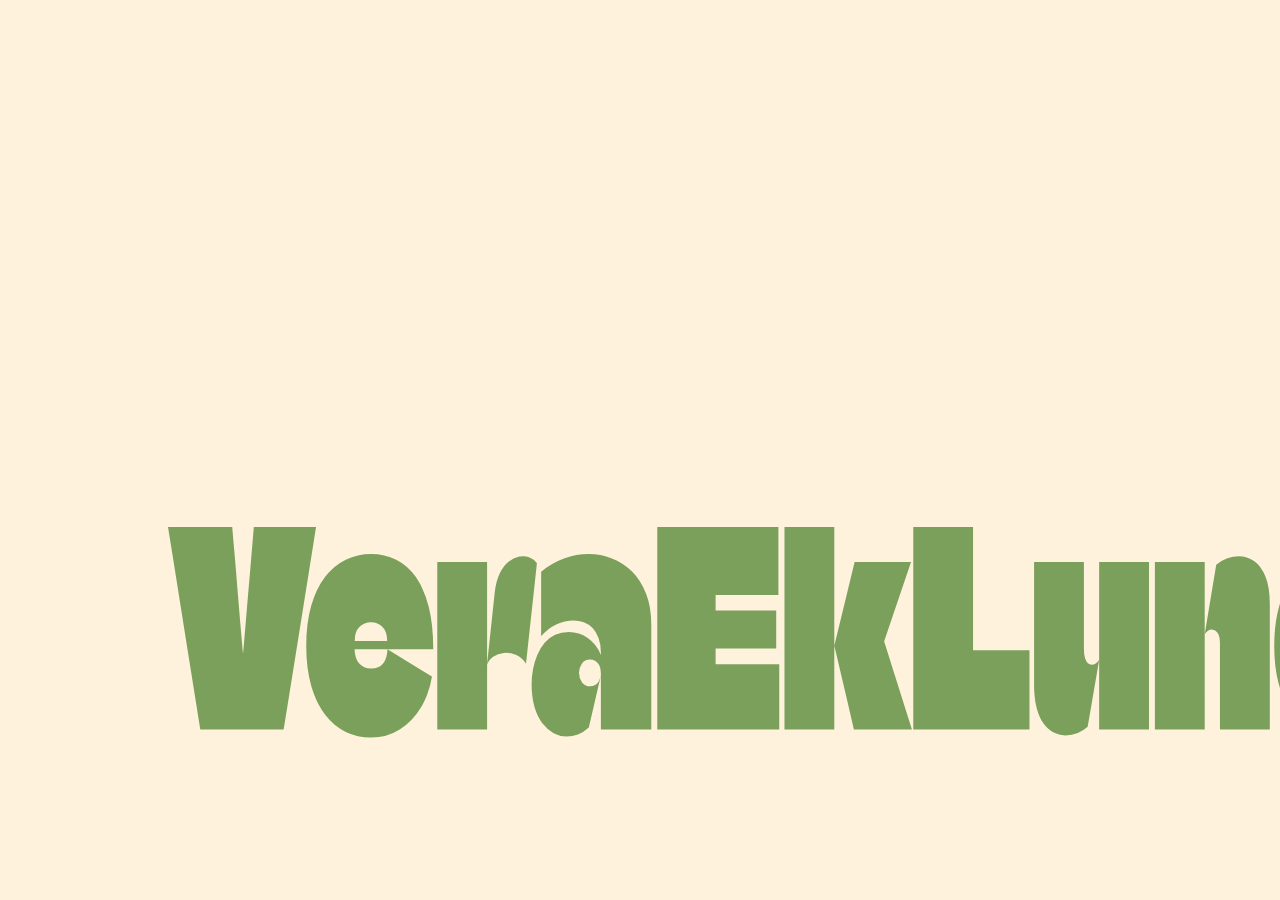
==== index.html @ 61113b5e "Add home page header" ====
<!DOCTYPE html>
<html lang="en">
<head>
    <meta charset="UTF-8">
    <meta name="viewport" content="width=device-width, initial-scale=1.0">
    <title>Home</title>
    <link rel="preconnect" href="https://fonts.googleapis.com">
    <link rel="preconnect" href="https://fonts.gstatic.com" crossorigin>
    <link href="https://fonts.googleapis.com/css2?family=Climate+Crisis:YEAR@1979&display=swap" rel="stylesheet">
    <link rel="stylesheet" href="css/style.css">
</head>
<body class="background">
    <header class="veraeklundqvist">VeraEkLundqvist</header>
</body>
</html>
---- css/style.css ----
.background {
  background-color: #fef2dc;
}
 
.veraeklundqvist{
  font-family: "Climate Crisis", sans-serif;
  font-optical-sizing: auto;
  font-weight: 100;
  font-style: normal;
  font-variation-settings:
    "YEAR" 1979;
  color: #7BA05B;
  font-size: 180px;
  position: fixed;
  top: 500px;
  right: 50px;
  left: 50px;
  transform: scale(.8, 1.5);
}
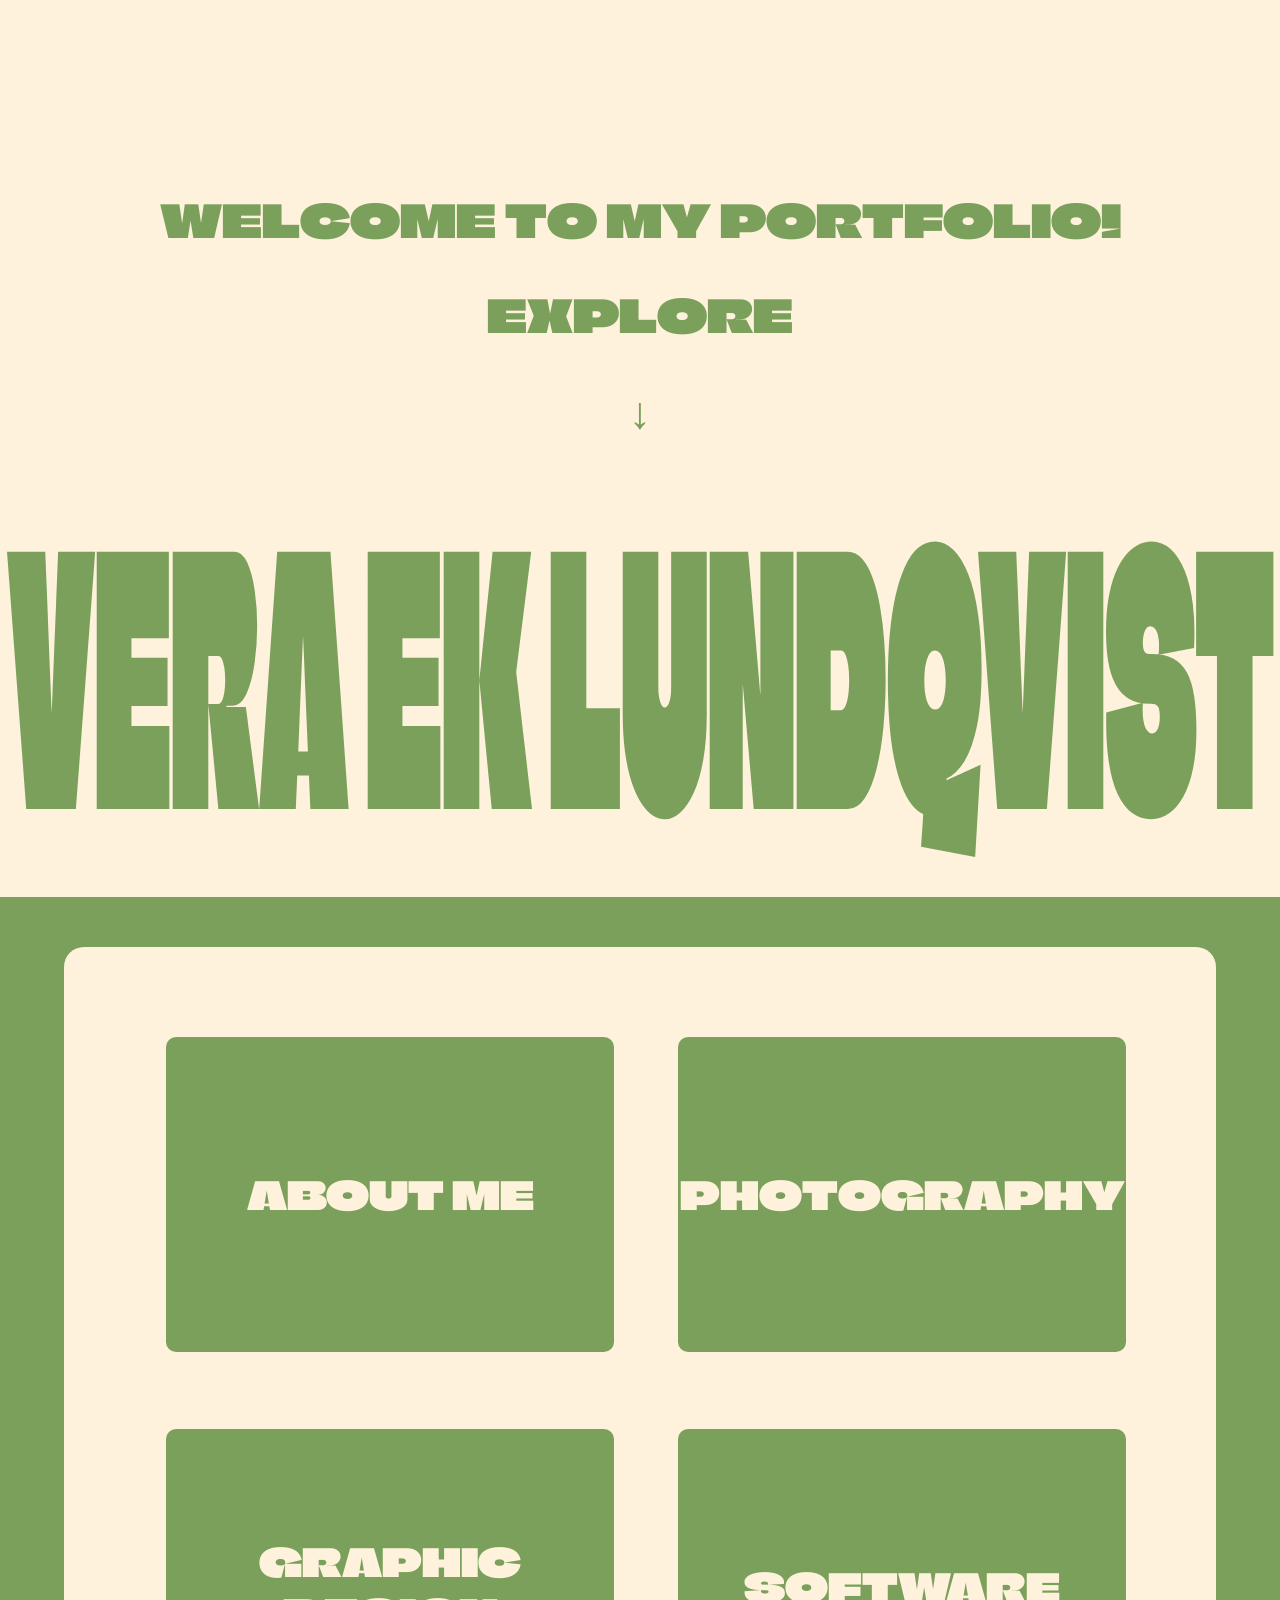
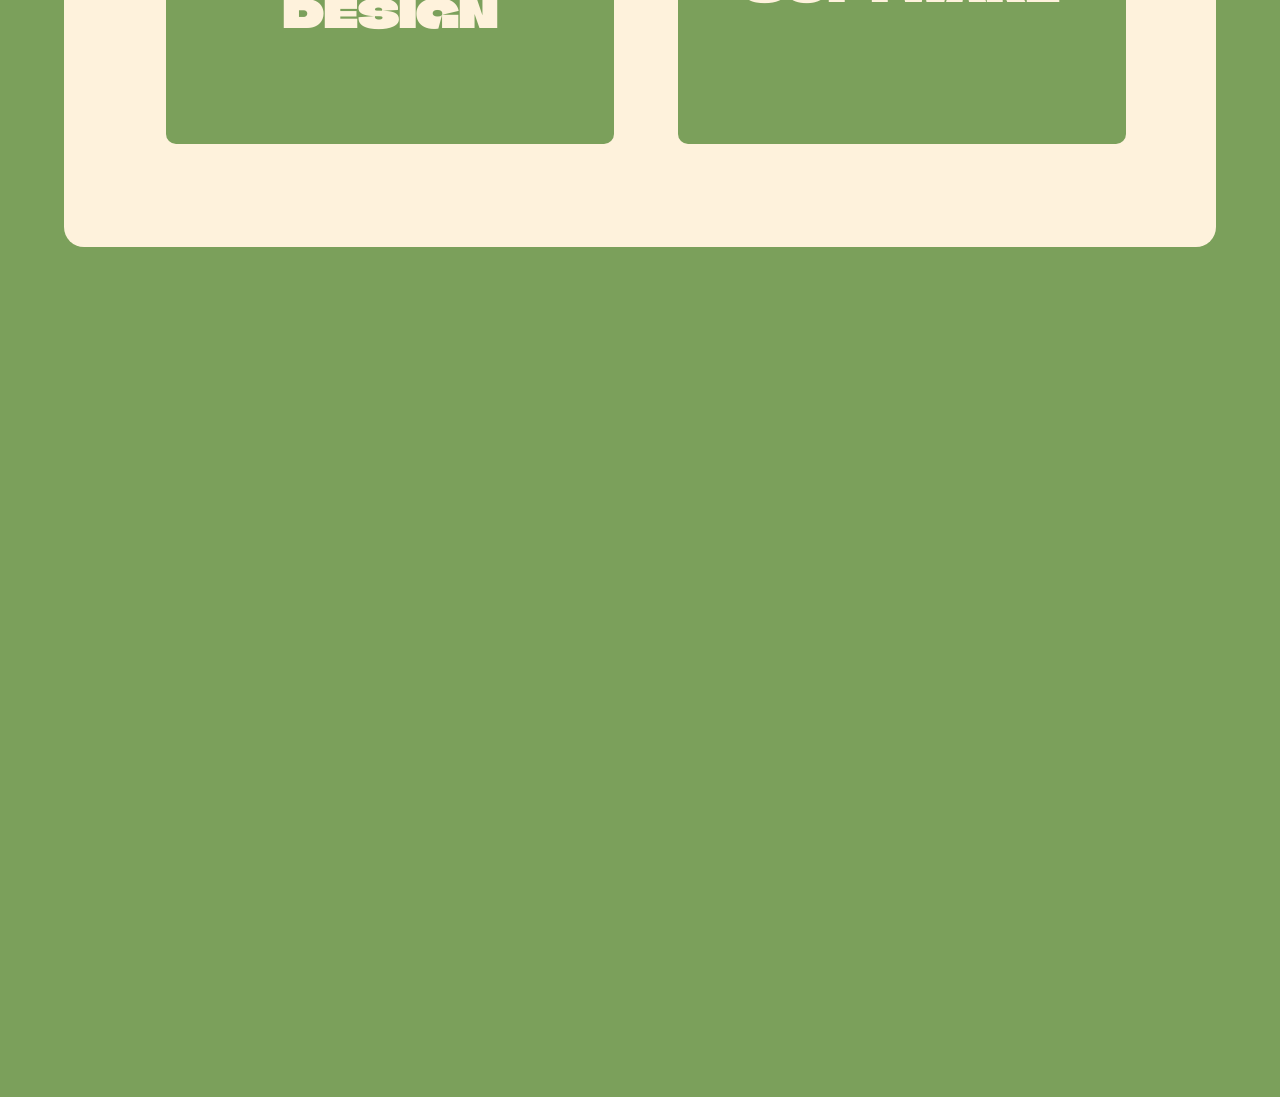
==== commit c47c34a9: "Add sections for home page" ====
--- a/index.html
+++ b/index.html
@@ -6,10 +6,34 @@
     <title>Home</title>
     <link rel="preconnect" href="https://fonts.googleapis.com">
     <link rel="preconnect" href="https://fonts.gstatic.com" crossorigin>
-    <link href="https://fonts.googleapis.com/css2?family=Climate+Crisis:YEAR@1979&display=swap" rel="stylesheet">
+    <link href="https://fonts.googleapis.com/css2?family=Climate+Crisis:YEAR@1979&family=Gasoek+One&display=swap" rel="stylesheet">
     <link rel="stylesheet" href="css/style.css">
 </head>
 <body class="background">
-    <header class="veraeklundqvist">VeraEkLundqvist</header>
+
+    <!-- Stationary menu -->
+    <section class="hero">
+        <header class="menu">
+            <h3>WELCOME TO MY PORTFOLIO!</h3>
+            <h3>EXPLORE</h3>
+            <h3>↓</h3>
+        </header>
+    </section>
+
+    <!-- Scrolling content -->
+        <header class="veraeklundqvist">
+            <h1>VERA EK LUNDQVIST</h1>
+        </header>
+        <section class="about">
+            <div class="about-block">
+                <div class="button-grid">
+                    <button class="button">ABOUT ME</button>
+                    <button class="button">PHOTOGRAPHY</button>
+                    <button class="button">GRAPHIC DESIGN</button>
+                    <button class="button">SOFTWARE</button>
+                </div>
+            </div>
+        </section>
+
 </body>
 </html>
--- a/css/style.css
+++ b/css/style.css
@@ -1,20 +1,139 @@
 .background {
-  background-color: #fef2dc;
+    background-color: #fef2dc;
 }
- 
-.veraeklundqvist{
-  font-family: "Climate Crisis", sans-serif;
-  font-optical-sizing: auto;
-  font-weight: 100;
-  font-style: normal;
-  font-variation-settings:
-    "YEAR" 1979;
-  color: #7BA05B;
-  font-size: 180px;
-  position: fixed;
-  top: 500px;
-  right: 50px;
-  left: 50px;
-  transform: scale(.8, 1.5);
-} 
 
+* {
+    margin: 0;
+    padding: 0;
+    box-sizing: border-box;
+}
+
+body {
+    overflow-x: hidden;
+}
+
+.hero {
+  height: 87vh;
+}
+
+/* Stationary menu */
+.menu {
+    font-family: "Climate Crisis", sans-serif;
+    position: fixed;
+    top: 20vh;
+    left: 0;
+    width: 100%;
+    height: 30vh;
+
+    text-align: center;
+    display: flex;
+    flex-direction: column;
+    justify-content: space-between;
+    font-size: 3vw;
+    padding: 10px;
+    color: #7BA05B;
+
+    z-index: 1;
+    pointer-events: none;
+}
+
+/* Your name */
+.veraeklundqvist {
+    position: sticky;
+    top: 20px;
+
+    width: 100%;
+    display: flex;
+    justify-content: center;
+
+    z-index: 2;
+}
+
+.veraeklundqvist h1 {
+    font-family: "Climate Crisis", sans-serif;
+    font-size: 6.7vw;
+    white-space: nowrap;
+    color: #7BA05B;
+
+    transform: scaleY(4);
+    transform-origin: bottom center;
+
+    transition: all 0.5s ease;
+}
+
+.about {
+    font-family: "Climate Crisis", sans-serif;
+    position: relative;
+    min-height: 200vh;
+    background-color: #7BA05B;
+    padding: 50px;
+    z-index: 3;
+    text-align: center;
+    justify-content: space-between;
+}
+
+.about-block {
+    display: grid;
+    grid-template-columns: 1fr 1fr;
+    gap: 20px;
+    background-color: #fef2dc;
+    color: #7BA05B;
+    height: 100vh;
+    width: 90vw;
+    margin: 0 auto;
+    border-radius: 20px;
+    padding: 10vh 5vw;
+}
+
+.button-grid {
+    display: grid;
+    grid-template-columns: 1fr 1fr;
+    grid-template-rows: 1fr 1fr;
+    gap: 5vw;
+    width: 100%;
+    height: 100%;
+    padding-left: 3vw;
+}
+
+.button {
+    font-family: "Climate Crisis", sans-serif;
+    background-color: #7BA05B;
+    font-size: 3vw;
+    color: #fef2dc;
+    width: 35vw;
+    height: 35vh;
+    margin: 0;
+    border: none;
+    border-radius: 10px;
+    cursor: pointer; 
+}
+
+.button:hover {
+  transform: scale(1.03);
+  box-shadow: 3px 3px #2c411b;
+  background-size: cover;
+  background-position: center;
+  background-repeat: no-repeat;
+}
+
+.button:nth-child(1):hover {
+    background-image: url("../images/about-me.jpg");
+}
+
+.button:nth-child(2):hover {
+  background-image: url("../images/photography.jpg")
+}
+
+.button:nth-child(3):hover {
+  font-size: 0vw;
+}
+
+.button:nth-child(3):hover::after {
+  content: "COMING SOON";
+  color: #fef2dc;
+  font-size: 3vw;
+}
+
+.button:nth-child(4):hover {
+  background-image: url("../images/software.png")
+}
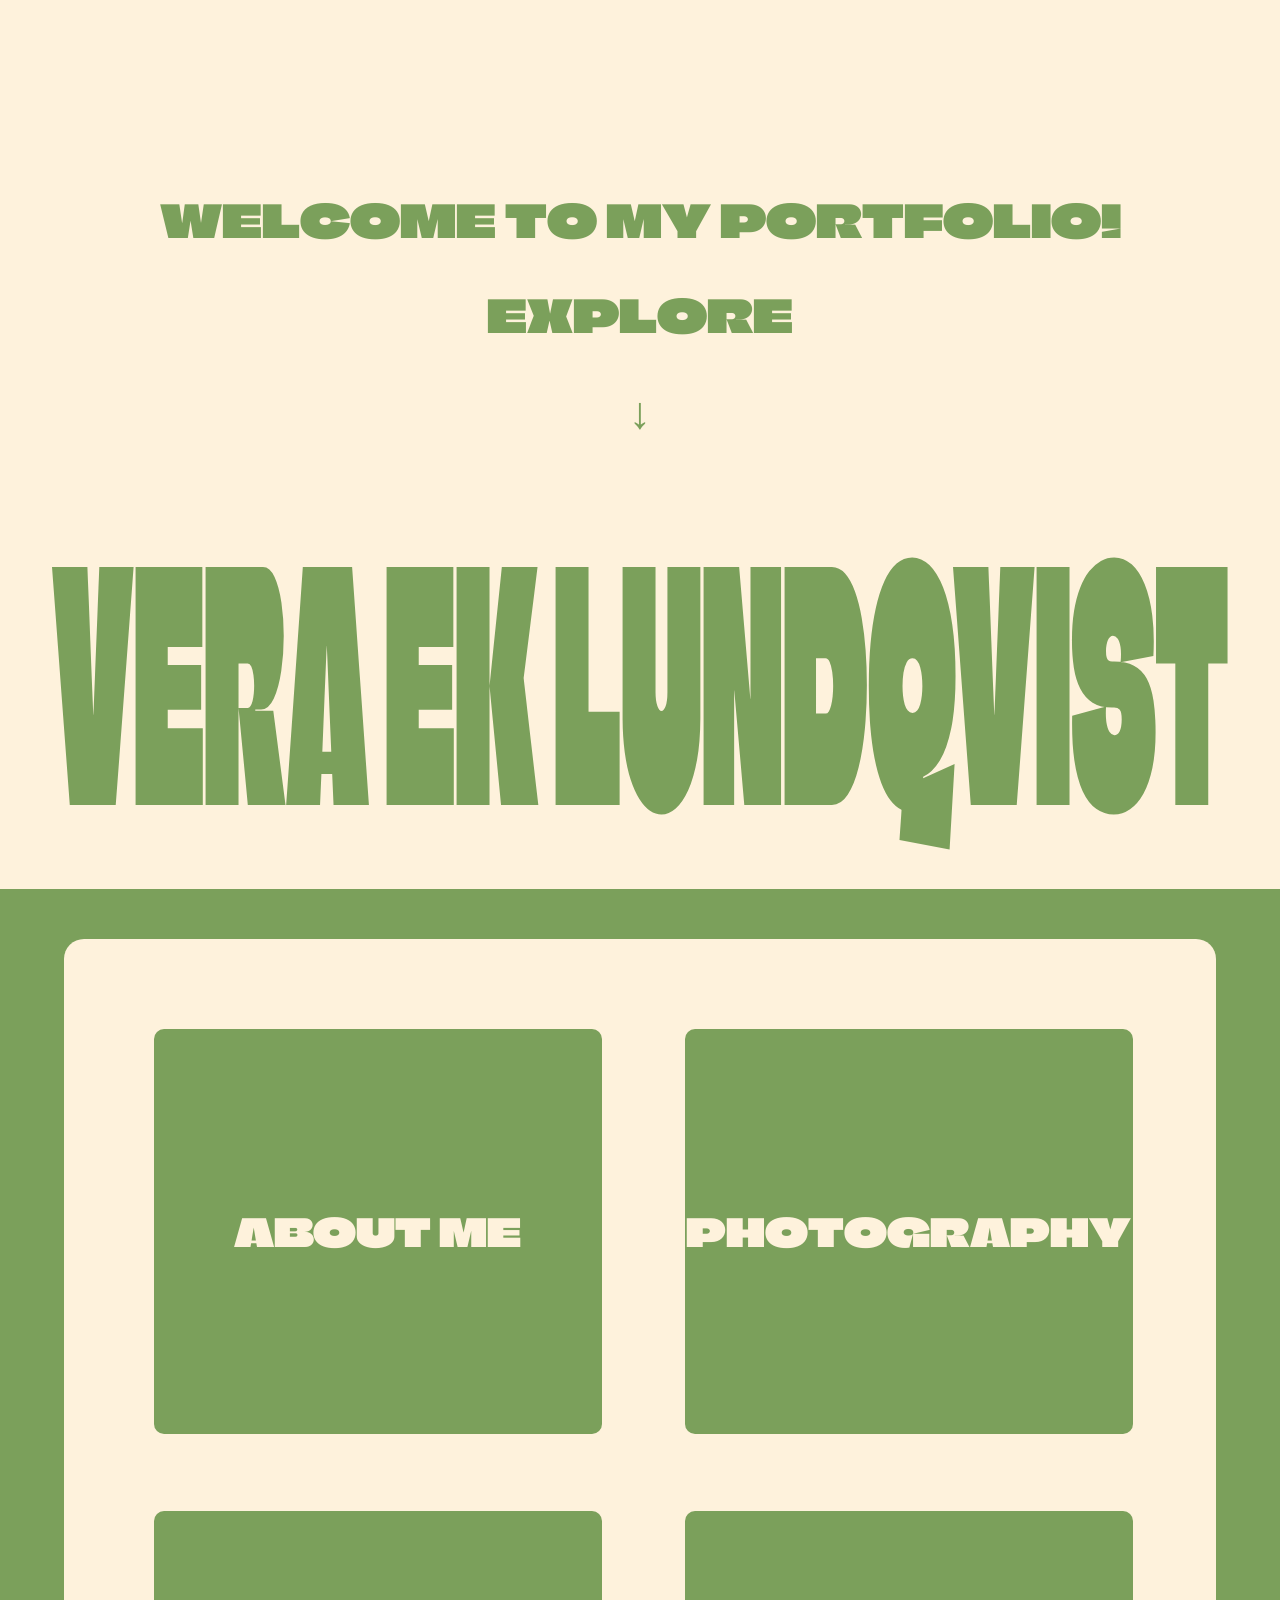
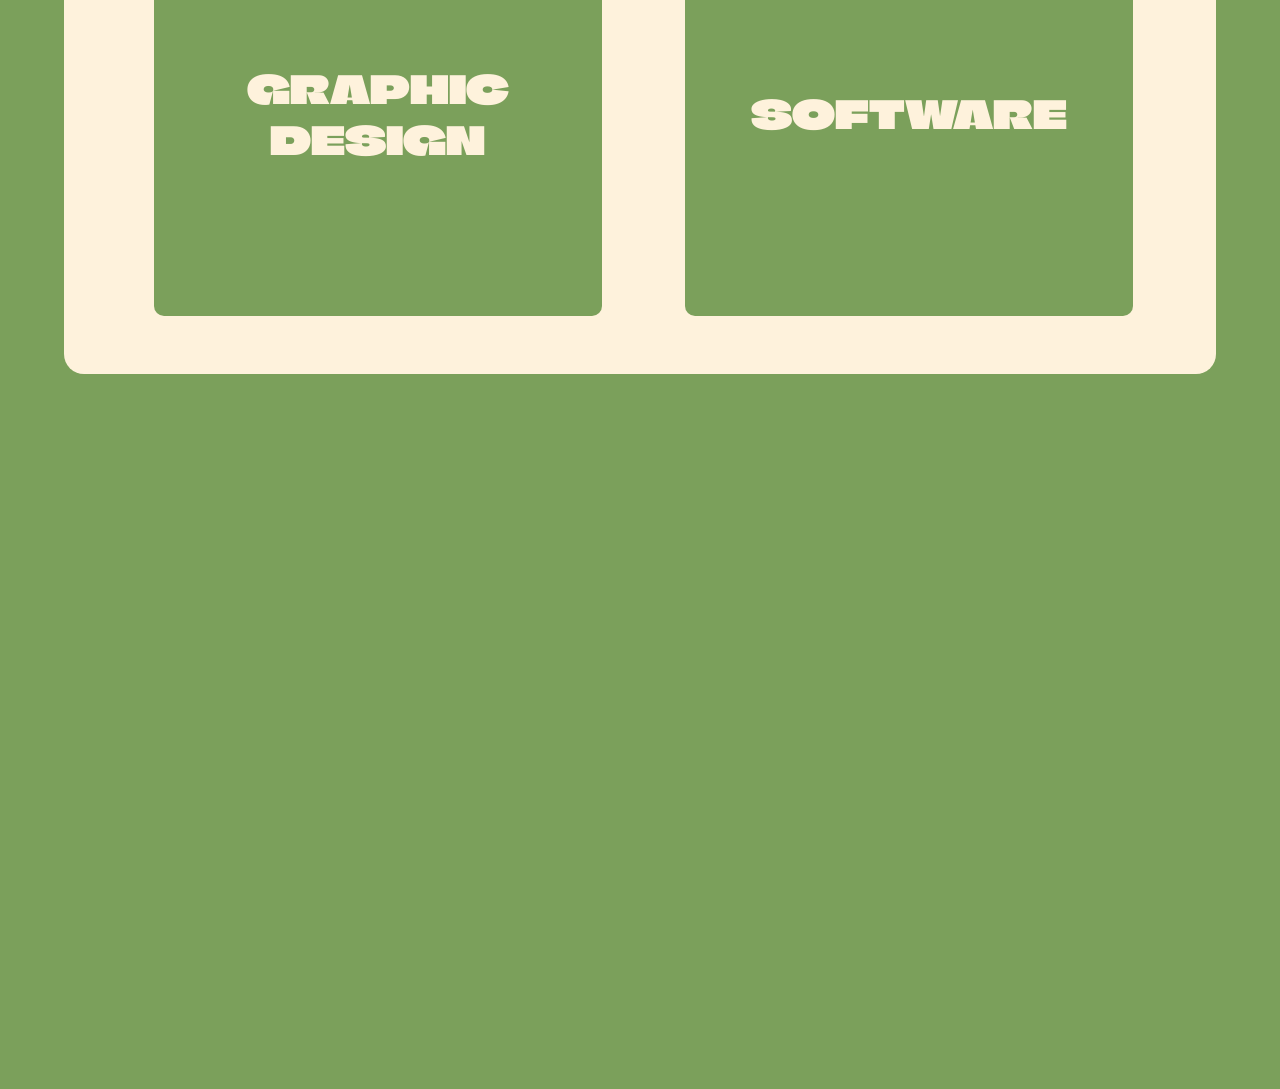
==== commit 17a53bfc: "Add direction to subpages" ====
--- a/index.html
+++ b/index.html
@@ -27,10 +27,10 @@
         <section class="about">
             <div class="about-block">
                 <div class="button-grid">
-                    <button class="button">ABOUT ME</button>
-                    <button class="button">PHOTOGRAPHY</button>
-                    <button class="button">GRAPHIC DESIGN</button>
-                    <button class="button">SOFTWARE</button>
+                    <button class="button" onclick="window.location.href='about-me.html'">ABOUT ME</button>
+                    <button class="button" onclick="window.location.href='photography.html'">PHOTOGRAPHY</button>
+                    <button class="button" onclick="window.location.href='index.html'">GRAPHIC DESIGN</button>
+                    <button class="button" onclick="window.location.href='software.html'">SOFTWARE</button>
                 </div>
             </div>
         </section>
--- a/css/style.css
+++ b/css/style.css
@@ -51,7 +51,7 @@
 
 .veraeklundqvist h1 {
     font-family: "Climate Crisis", sans-serif;
-    font-size: 6.7vw;
+    font-size: 6.2vw;
     white-space: nowrap;
     color: #7BA05B;
 
@@ -78,7 +78,7 @@
     gap: 20px;
     background-color: #fef2dc;
     color: #7BA05B;
-    height: 100vh;
+    height: 115vh;
     width: 90vw;
     margin: 0 auto;
     border-radius: 20px;
@@ -90,9 +90,9 @@
     grid-template-columns: 1fr 1fr;
     grid-template-rows: 1fr 1fr;
     gap: 5vw;
-    width: 100%;
-    height: 100%;
-    padding-left: 3vw;
+    width: 80vw;
+    height: 100vh;
+    padding-left: 2vw;
 }
 
 .button {
@@ -101,11 +101,12 @@
     font-size: 3vw;
     color: #fef2dc;
     width: 35vw;
-    height: 35vh;
+    height: 45vh;
     margin: 0;
     border: none;
     border-radius: 10px;
     cursor: pointer; 
+    white-space: wrap;
 }
 
 .button:hover {
@@ -136,4 +137,10 @@
 
 .button:nth-child(4):hover {
   background-image: url("../images/software.png")
+}
+
+.veraeklundqvist h3 {
+  font-family: "Climate Crisis", sans-serif;
+  color: #7BA05B;
+  
 }
